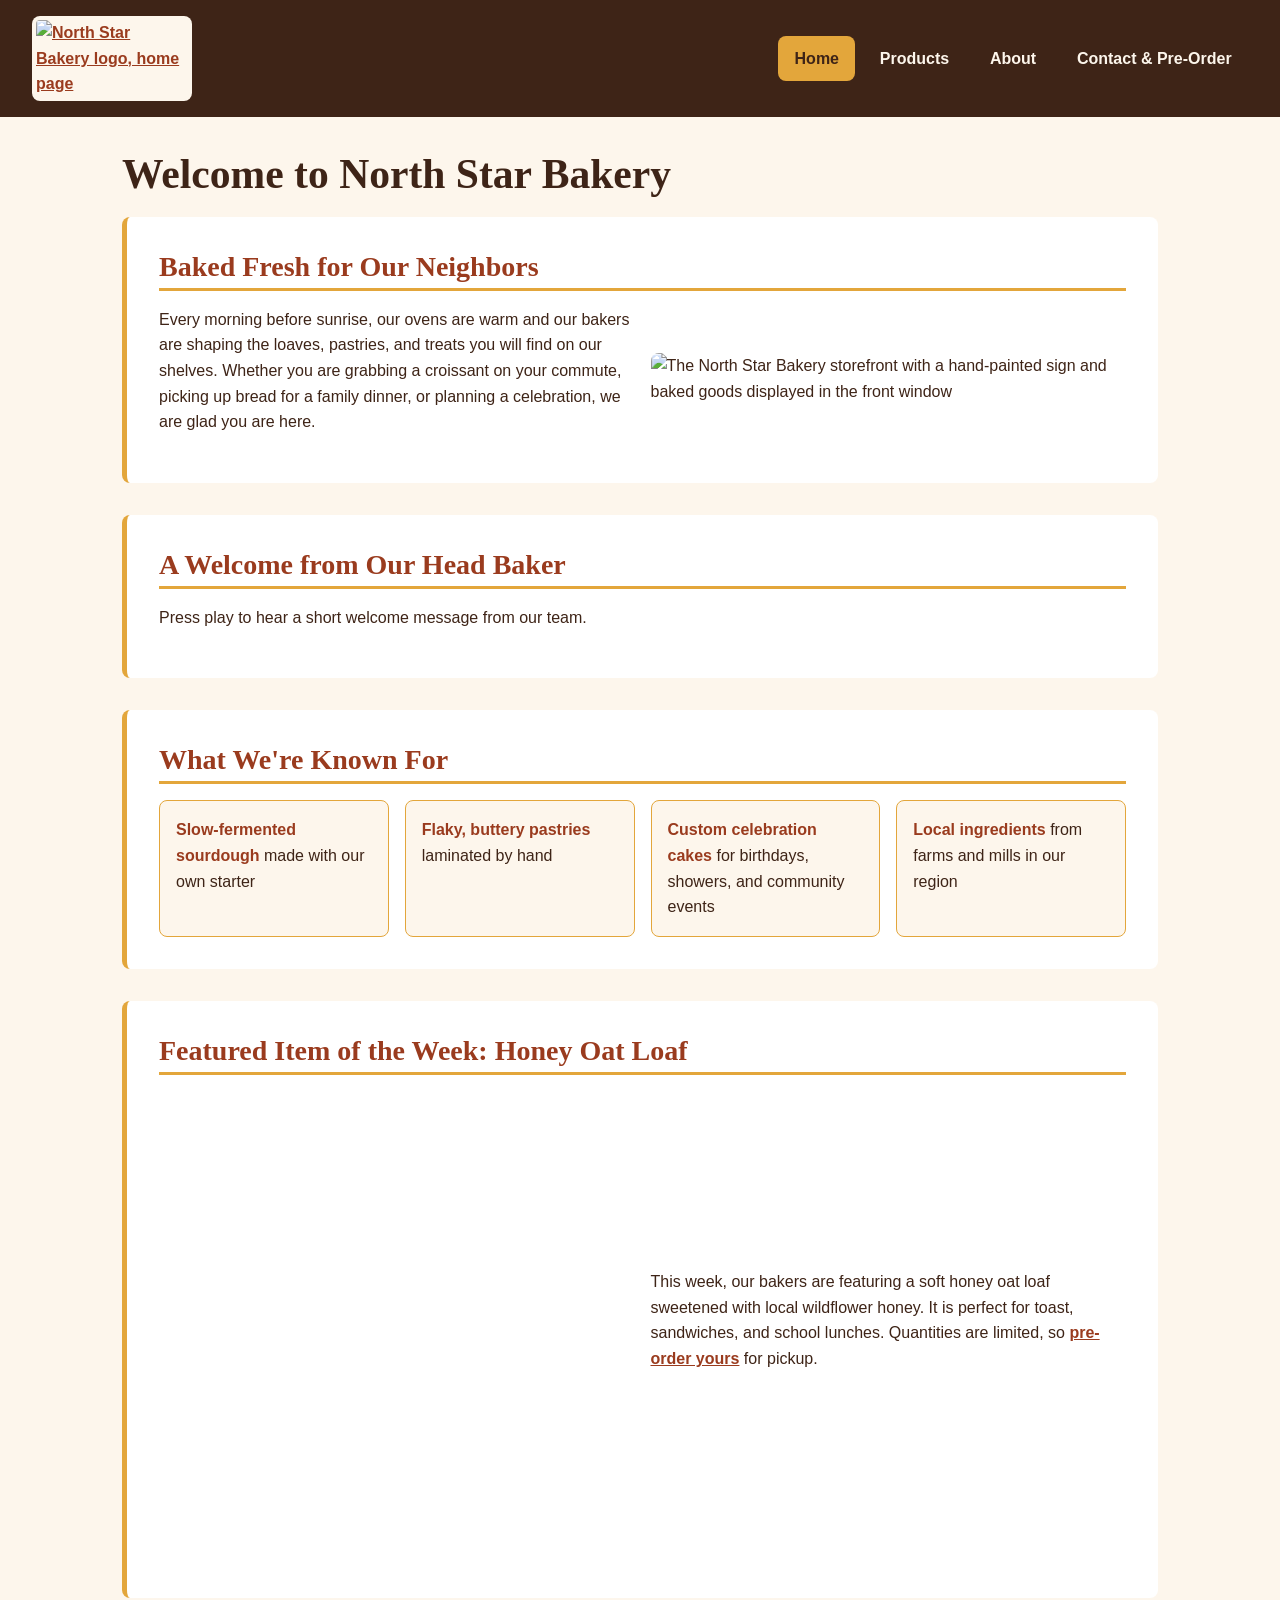
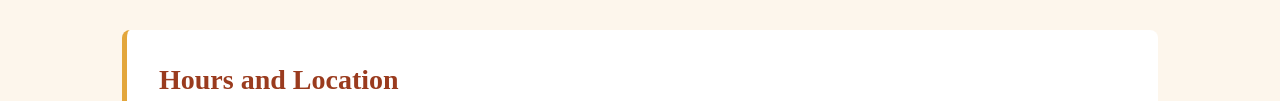
==== index.html @ 1b8ccb38 "Create index.html for North Star Bakery website Initial creation of the index.html file for North St" ====
<!DOCTYPE html>
<html lang="en">
<head>
  <meta charset="UTF-8">
  <meta name="viewport" content="width=device-width, initial-scale=1.0">
  <meta name="description" content="North Star Bakery is a neighborhood bakery offering fresh bread, pastries, and custom cakes. Pre-order for pickup.">
  <title>Home | North Star Bakery</title>
  <link rel="stylesheet" href="styles.css">
</head>
<body>
  <header>
    <a href="index.html">
      <img src="bakery-logo.png" alt="North Star Bakery logo, home page" width="160">
    </a>
    <nav aria-label="Main navigation">
      <ul>
        <li><a href="index.html" aria-current="page">Home</a></li>
        <li><a href="products.html">Products</a></li>
        <li><a href="about.html">About</a></li>
        <li><a href="contact.html">Contact &amp; Pre-Order</a></li>
      </ul>
    </nav>
  </header>

  <main>
    <h1>Welcome to North Star Bakery</h1>

    <section aria-labelledby="welcome-heading">
      <h2 id="welcome-heading">Baked Fresh for Our Neighbors</h2>
      <div class="split">
        <p>Every morning before sunrise, our ovens are warm and our bakers are shaping the loaves, pastries, and treats you will find on our shelves. Whether you are grabbing a croissant on your commute, picking up bread for a family dinner, or planning a celebration, we are glad you are here.</p>
        <img src="bakery-storefront.jpg" alt="The North Star Bakery storefront with a hand-painted sign and baked goods displayed in the front window" width="600">
      </div>
    </section>

    <section aria-labelledby="welcome-audio-heading">
      <h2 id="welcome-audio-heading">A Welcome from Our Head Baker</h2>
      <p>Press play to hear a short welcome message from our team.</p>
      <audio controls>
        <source src="bakery-welcome.mp3" type="audio/mpeg">
        Your browser does not support the audio element. In this message, our head baker welcomes you to North Star Bakery, shares that everything is baked fresh each morning, and invites you to stop by or place a pre-order. You can <a href="bakery-welcome.mp3">download the welcome message</a> instead.
      </audio>
    </section>

    <section aria-labelledby="known-for-heading">
      <h2 id="known-for-heading">What We're Known For</h2>
      <ul class="card-row list-cards">
        <li class="card"><strong>Slow-fermented sourdough</strong> made with our own starter</li>
        <li class="card"><strong>Flaky, buttery pastries</strong> laminated by hand</li>
        <li class="card"><strong>Custom celebration cakes</strong> for birthdays, showers, and community events</li>
        <li class="card"><strong>Local ingredients</strong> from farms and mills in our region</li>
      </ul>
    </section>

    <section aria-labelledby="featured-heading">
      <h2 id="featured-heading">Featured Item of the Week: Honey Oat Loaf</h2>
      <div class="split">
        <picture>
          <source media="(min-width: 800px)" srcset="bakery-feature-large.jpg">
          <img src="bakery-feature-small.jpg" alt="A golden honey oat loaf topped with rolled oats, sliced to show its soft interior" width="400">
        </picture>
        <p>This week, our bakers are featuring a soft honey oat loaf sweetened with local wildflower honey. It is perfect for toast, sandwiches, and school lunches. Quantities are limited, so <a href="contact.html">pre-order yours</a> for pickup.</p>
      </div>
    </section>

    <section aria-labelledby="hours-heading">
      <h2 id="hours-heading">Hours and Location</h2>
      <address>
        North Star Bakery<br>
        123 Maple Street<br>
        Springfield, USA 00000
      </address>
      <p>Open Tuesday through Sunday, 6:30 a.m. to 3:00 p.m. Closed Mondays.</p>
      <p><a href="contact.html">See full hours and directions</a></p>
    </section>
  </main>

  <footer>
    <p>&copy; 2026 North Star Bakery. Baked with care in our neighborhood.</p>
    <p>Phone: <a href="tel:+15555550123">(555) 555-0123</a></p>
  </footer>
</body>
</html>
---- styles.css ----
/* ==========================================================
   North Star Bakery - Main Stylesheet
   Touchstone 3: Visual Design and Responsive Layout

   Approach: mobile-first. Base styles below are for small
   screens (phones). The media query at the bottom adjusts
   the layout for tablets and desktops (min-width: 768px).

   COLOR PALETTE (4 colors)
     Cream     #FDF6EC  - page background
     Espresso  #3E2417  - body text, header, footer
     Honey     #E3A63B  - accents, buttons, active nav link
     Rust      #9A3B1E  - links and h2 headings

   FONTS (2 families)
     Headings: Georgia (serif)  - warm, traditional, handmade feel
     Body:     Verdana (sans)   - very readable at small sizes
   ========================================================== */

/* ---------- Color and font variables ---------- */
:root {
  --cream: #FDF6EC;
  --espresso: #3E2417;
  --honey: #E3A63B;
  --rust: #9A3B1E;

  --font-heading: Georgia, "Times New Roman", serif;
  --font-body: Verdana, Geneva, Tahoma, sans-serif;

  --space-sm: 0.5rem;
  --space-md: 1rem;
  --space-lg: 2rem;
  --radius: 8px;
}

/* ---------- Base / reset ---------- */
* {
  box-sizing: border-box;
}

body {
  margin: 0;
  background-color: var(--cream);
  color: var(--espresso);
  font-family: var(--font-body);
  font-size: 1rem;
  line-height: 1.6;
}

/* Images, video, and audio shrink to fit small screens */
img,
video,
audio {
  max-width: 100%;
  height: auto;
  display: block;
}

audio {
  width: 100%;
}

/* ---------- Typography and visual hierarchy ---------- */
h1,
h2,
h3 {
  font-family: var(--font-heading);
  line-height: 1.25;
  margin-top: 0;
}

h1 {
  font-size: 2rem;
  color: var(--espresso);
  margin-bottom: var(--space-md);
}

h2 {
  font-size: 1.5rem;
  color: var(--rust);
  border-bottom: 3px solid var(--honey);
  padding-bottom: 0.25rem;
  margin-bottom: var(--space-md);
}

h3 {
  font-size: 1.2rem;
  color: var(--espresso);
  margin-bottom: var(--space-sm);
}

p {
  margin-top: 0;
  margin-bottom: var(--space-md);
}

strong {
  color: var(--rust);
}

a {
  color: var(--rust);
  font-weight: bold;
}

a:hover,
a:focus {
  color: var(--espresso);
}

/* Visible keyboard focus for accessibility */
a:focus-visible,
button:focus-visible,
input:focus-visible,
select:focus-visible,
textarea:focus-visible {
  outline: 3px solid var(--honey);
  outline-offset: 2px;
}

ul {
  padding-left: 1.25rem;
}

li {
  margin-bottom: var(--space-sm);
}

/* ---------- Header and navigation ---------- */
header {
  background-color: var(--espresso);
  padding: var(--space-md);
  display: flex;
  flex-direction: column;   /* stacked on phones */
  align-items: center;
  gap: var(--space-md);
}

header img {
  width: 140px;
  background-color: var(--cream);
  border-radius: var(--radius);
  padding: 0.25rem;
}

nav ul {
  list-style: none;
  margin: 0;
  padding: 0;
  display: flex;
  flex-wrap: wrap;
  justify-content: center;
  gap: var(--space-sm);
}

nav li {
  margin: 0;
}

nav a {
  display: block;
  color: var(--cream);
  text-decoration: none;
  padding: 0.5rem 0.9rem;   /* large tap targets for phones */
  border-radius: var(--radius);
  border: 2px solid transparent;
}

nav a:hover,
nav a:focus {
  color: var(--cream);
  border-color: var(--honey);
}

/* Highlights the page the visitor is on */
nav a[aria-current="page"] {
  background-color: var(--honey);
  color: var(--espresso);
}

/* ---------- Main content area ---------- */
main {
  max-width: 1100px;
  margin: 0 auto;
  padding: var(--space-lg) var(--space-md);
}

main > p {
  font-size: 1.05rem;
}

section {
  background-color: #FFFFFF;
  border-left: 5px solid var(--honey);
  border-radius: var(--radius);
  padding: var(--space-md);
  margin-bottom: var(--space-lg);
}

/* ---------- Flexbox layout helpers ---------- */

/* Two-column area (text + image). Stacks on phones. */
.split {
  display: flex;
  flex-direction: column;
  gap: var(--space-md);
}

/* Row of cards that wraps. One card per row on phones. */
.card-row {
  display: flex;
  flex-direction: column;
  gap: var(--space-md);
}

.card {
  background-color: var(--cream);
  border: 1px solid var(--honey);
  border-radius: var(--radius);
  padding: var(--space-md);
}

/* "What We're Known For" list displayed as cards */
.card-row.list-cards {
  list-style: none;
  padding: 0;
  margin: 0;
}

.card-row.list-cards li {
  margin: 0;
}

/* ---------- Images and figure ---------- */
section img,
picture img {
  border-radius: var(--radius);
  width: 100%;
}

figure {
  margin: var(--space-md) 0 0;
}

figcaption {
  font-style: italic;
  font-size: 0.95rem;
  padding: var(--space-sm) 0;
  border-bottom: 2px solid var(--honey);
}

/* Space between a card row and the paragraph after it */
.card-row + p {
  margin-top: var(--space-md);
}

video {
  width: 100%;
  border-radius: var(--radius);
}

/* ---------- Address and hours table ---------- */
address {
  font-style: normal;
  margin-bottom: var(--space-md);
}

table {
  width: 100%;
  border-collapse: collapse;
}

caption {
  text-align: left;
  font-weight: bold;
  padding-bottom: var(--space-sm);
}

th,
td {
  text-align: left;
  padding: 0.6rem;
  border-bottom: 1px solid var(--honey);
}

thead th {
  background-color: var(--espresso);
  color: var(--cream);
}

/* ---------- Form ---------- */
form {
  display: flex;
  flex-direction: column;
  gap: var(--space-md);
}

fieldset {
  border: 2px solid var(--honey);
  border-radius: var(--radius);
  padding: var(--space-md);
  margin: 0;
  display: flex;
  flex-direction: column;
}

legend {
  font-family: var(--font-heading);
  font-weight: bold;
  font-size: 1.1rem;
  color: var(--rust);
  padding: 0 0.4rem;
}

label {
  font-weight: bold;
  margin-top: var(--space-md);
  margin-bottom: 0.25rem;
}

input,
select,
textarea {
  width: 100%;
  font-family: var(--font-body);
  font-size: 1rem;
  padding: 0.6rem;
  color: var(--espresso);
  background-color: #FFFFFF;
  border: 2px solid var(--espresso);
  border-radius: var(--radius);
}

button {
  align-self: stretch;      /* full width on phones */
  font-family: var(--font-body);
  font-size: 1.1rem;
  font-weight: bold;
  padding: 0.8rem 1.5rem;
  background-color: var(--honey);
  color: var(--espresso);
  border: 2px solid var(--espresso);
  border-radius: var(--radius);
  cursor: pointer;
}

button:hover,
button:focus {
  background-color: var(--espresso);
  color: var(--cream);
}

/* ---------- Footer ---------- */
footer {
  background-color: var(--espresso);
  color: var(--cream);
  padding: var(--space-md);
  display: flex;
  flex-direction: column;
  align-items: center;
  text-align: center;
}

footer p {
  margin: 0.25rem 0;
}

footer a {
  color: var(--honey);
}

footer a:hover,
footer a:focus {
  color: var(--cream);
}

/* ==========================================================
   MEDIA QUERY - tablets and desktops (768px and wider)
   ========================================================== */
@media (min-width: 768px) {

  /* Header: logo on the left, navigation on the right */
  header {
    flex-direction: row;
    justify-content: space-between;
    padding: var(--space-md) var(--space-lg);
  }

  header img {
    width: 160px;
  }

  nav ul {
    justify-content: flex-end;
  }

  /* Larger page title on bigger screens */
  h1 {
    font-size: 2.6rem;
  }

  h2 {
    font-size: 1.75rem;
  }

  main {
    padding: var(--space-lg);
  }

  section {
    padding: var(--space-lg);
  }

  /* Text and image sit side by side */
  .split {
    flex-direction: row;
    align-items: center;
  }

  /* Equal columns. min-width: 0 lets the image shrink so the
     text column is not squeezed by the image's width attribute. */
  .split > * {
    flex: 1 1 0;
    min-width: 0;
  }

  /* Cards sit in a row instead of stacking */
  .card-row {
    flex-direction: row;
    flex-wrap: wrap;
  }

  .card-row > * {
    flex: 1 1 220px;
  }

  /* Contact page: form on the left, location and hours on the right */
  .contact-layout {
    display: flex;
    gap: var(--space-lg);
    align-items: flex-start;
  }

  .contact-layout > section {
    flex: 3;
  }

  .contact-layout > .contact-info {
    flex: 2;
  }

  /* Keep the Signature Loaf figure from filling the whole screen */
  figure {
    max-width: 560px;
    margin-left: auto;
    margin-right: auto;
  }

  /* Submit button no longer needs to fill the width */
  button {
    align-self: flex-start;
  }

  /* Footer items spread across one line */
  footer {
    flex-direction: row;
    justify-content: space-between;
    padding: var(--space-md) var(--space-lg);
  }
}
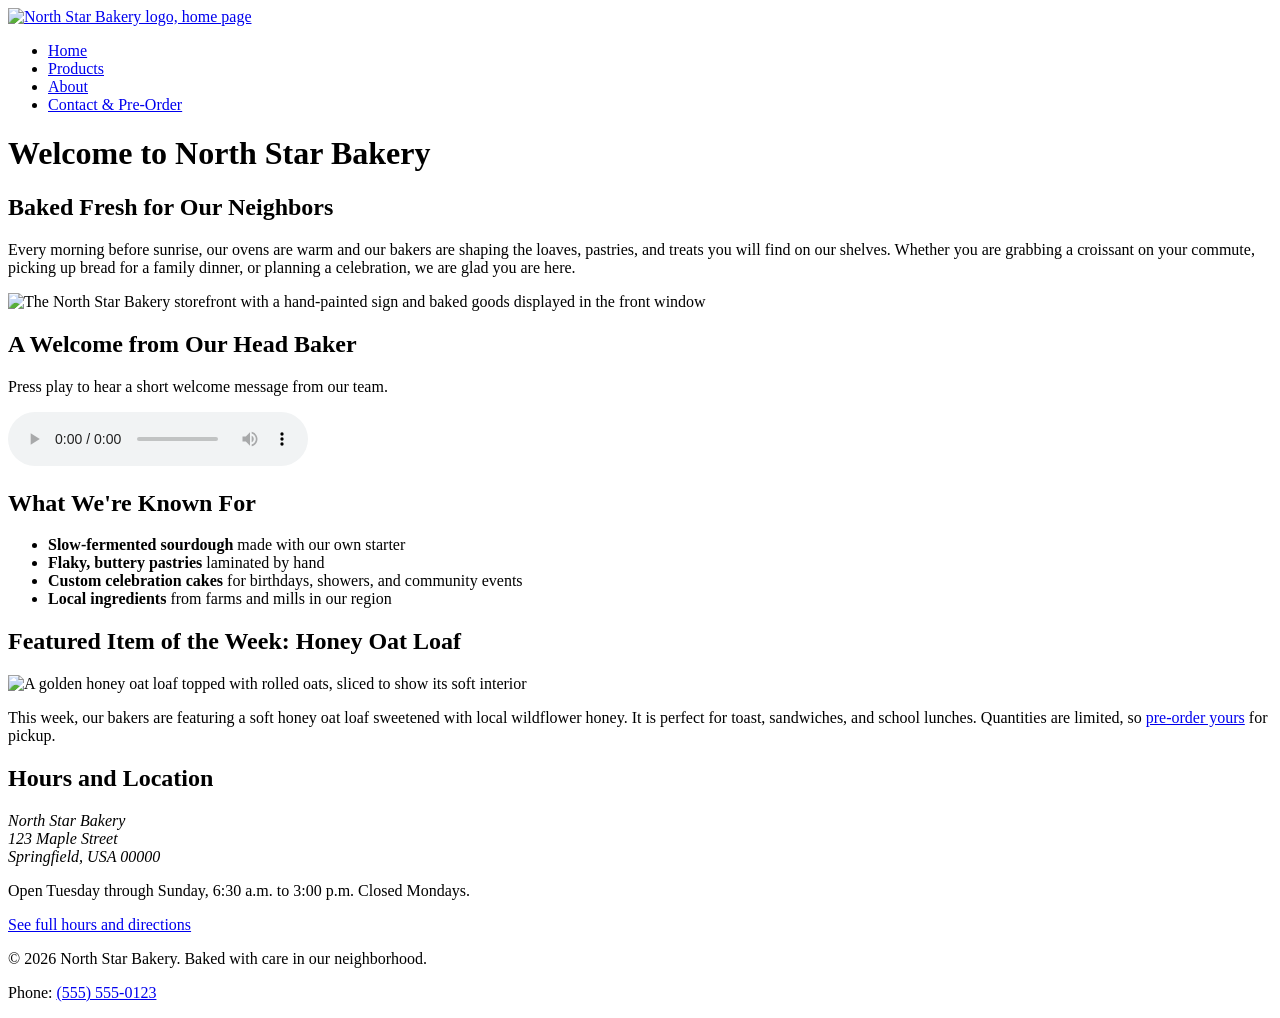
==== commit a68991bb: "Add files via upload" ====
--- a/index.html
+++ b/index.html
@@ -5,7 +5,6 @@
   <meta name="viewport" content="width=device-width, initial-scale=1.0">
   <meta name="description" content="North Star Bakery is a neighborhood bakery offering fresh bread, pastries, and custom cakes. Pre-order for pickup.">
   <title>Home | North Star Bakery</title>
-  <link rel="stylesheet" href="styles.css">
 </head>
 <body>
   <header>
@@ -27,10 +26,8 @@
 
     <section aria-labelledby="welcome-heading">
       <h2 id="welcome-heading">Baked Fresh for Our Neighbors</h2>
-      <div class="split">
-        <p>Every morning before sunrise, our ovens are warm and our bakers are shaping the loaves, pastries, and treats you will find on our shelves. Whether you are grabbing a croissant on your commute, picking up bread for a family dinner, or planning a celebration, we are glad you are here.</p>
-        <img src="bakery-storefront.jpg" alt="The North Star Bakery storefront with a hand-painted sign and baked goods displayed in the front window" width="600">
-      </div>
+      <p>Every morning before sunrise, our ovens are warm and our bakers are shaping the loaves, pastries, and treats you will find on our shelves. Whether you are grabbing a croissant on your commute, picking up bread for a family dinner, or planning a celebration, we are glad you are here.</p>
+      <img src="bakery-storefront.jpg" alt="The North Star Bakery storefront with a hand-painted sign and baked goods displayed in the front window" width="600">
     </section>
 
     <section aria-labelledby="welcome-audio-heading">
@@ -44,23 +41,21 @@
 
     <section aria-labelledby="known-for-heading">
       <h2 id="known-for-heading">What We're Known For</h2>
-      <ul class="card-row list-cards">
-        <li class="card"><strong>Slow-fermented sourdough</strong> made with our own starter</li>
-        <li class="card"><strong>Flaky, buttery pastries</strong> laminated by hand</li>
-        <li class="card"><strong>Custom celebration cakes</strong> for birthdays, showers, and community events</li>
-        <li class="card"><strong>Local ingredients</strong> from farms and mills in our region</li>
+      <ul>
+        <li><strong>Slow-fermented sourdough</strong> made with our own starter</li>
+        <li><strong>Flaky, buttery pastries</strong> laminated by hand</li>
+        <li><strong>Custom celebration cakes</strong> for birthdays, showers, and community events</li>
+        <li><strong>Local ingredients</strong> from farms and mills in our region</li>
       </ul>
     </section>
 
     <section aria-labelledby="featured-heading">
       <h2 id="featured-heading">Featured Item of the Week: Honey Oat Loaf</h2>
-      <div class="split">
-        <picture>
-          <source media="(min-width: 800px)" srcset="bakery-feature-large.jpg">
-          <img src="bakery-feature-small.jpg" alt="A golden honey oat loaf topped with rolled oats, sliced to show its soft interior" width="400">
-        </picture>
-        <p>This week, our bakers are featuring a soft honey oat loaf sweetened with local wildflower honey. It is perfect for toast, sandwiches, and school lunches. Quantities are limited, so <a href="contact.html">pre-order yours</a> for pickup.</p>
-      </div>
+      <picture>
+        <source media="(min-width: 800px)" srcset="bakery-feature-large.jpg">
+        <img src="bakery-feature-small.jpg" alt="A golden honey oat loaf topped with rolled oats, sliced to show its soft interior" width="400">
+      </picture>
+      <p>This week, our bakers are featuring a soft honey oat loaf sweetened with local wildflower honey. It is perfect for toast, sandwiches, and school lunches. Quantities are limited, so <a href="contact.html">pre-order yours</a> for pickup.</p>
     </section>
 
     <section aria-labelledby="hours-heading">
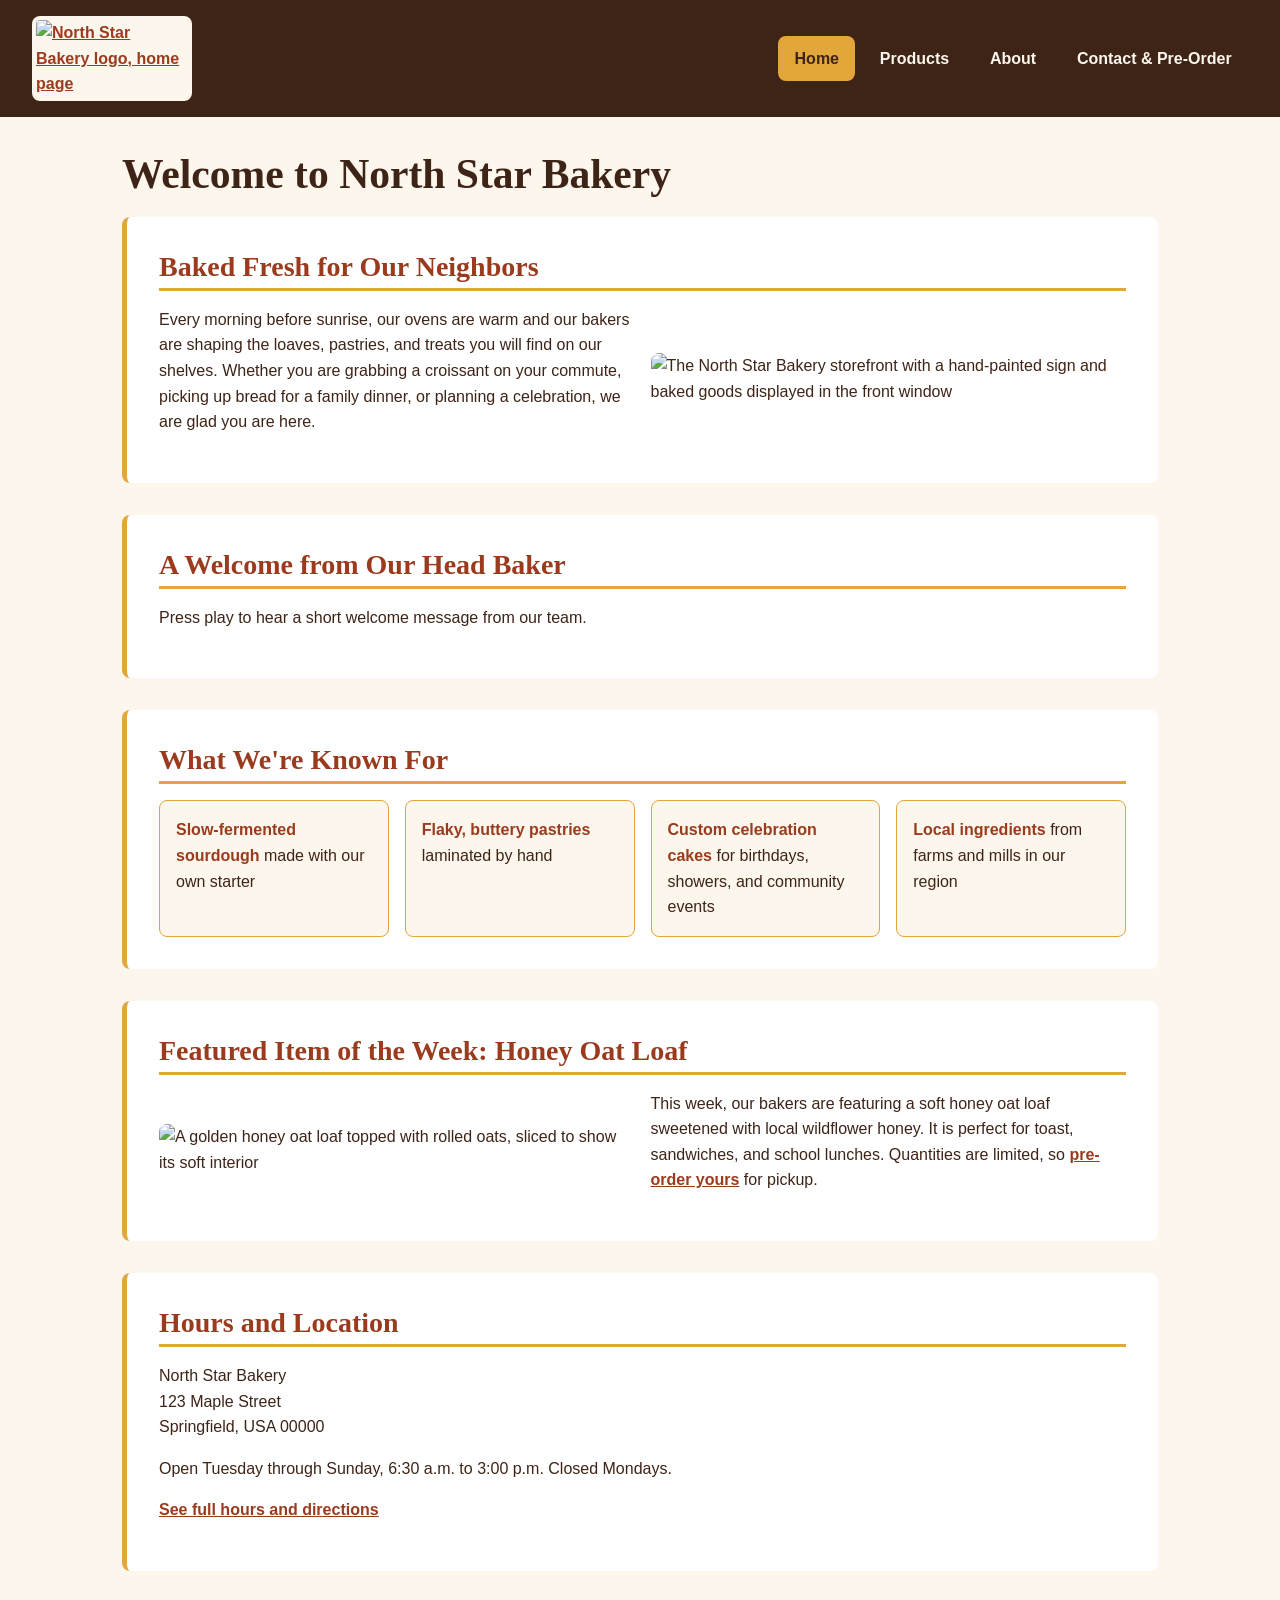
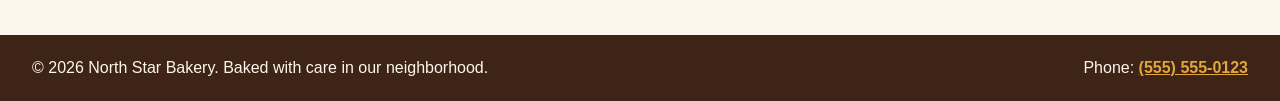
==== commit 26571c82: "Update images and structure in index.html" ====
--- a/index.html
+++ b/index.html
@@ -5,11 +5,12 @@
   <meta name="viewport" content="width=device-width, initial-scale=1.0">
   <meta name="description" content="North Star Bakery is a neighborhood bakery offering fresh bread, pastries, and custom cakes. Pre-order for pickup.">
   <title>Home | North Star Bakery</title>
+  <link rel="stylesheet" href="styles.css">
 </head>
 <body>
   <header>
     <a href="index.html">
-      <img src="bakery-logo.png" alt="North Star Bakery logo, home page" width="160">
+      <img src="bakery-logo_c.png" alt="North Star Bakery logo, home page" width="160">
     </a>
     <nav aria-label="Main navigation">
       <ul>
@@ -26,36 +27,40 @@
 
     <section aria-labelledby="welcome-heading">
       <h2 id="welcome-heading">Baked Fresh for Our Neighbors</h2>
-      <p>Every morning before sunrise, our ovens are warm and our bakers are shaping the loaves, pastries, and treats you will find on our shelves. Whether you are grabbing a croissant on your commute, picking up bread for a family dinner, or planning a celebration, we are glad you are here.</p>
-      <img src="bakery-storefront.jpg" alt="The North Star Bakery storefront with a hand-painted sign and baked goods displayed in the front window" width="600">
+      <div class="split">
+        <p>Every morning before sunrise, our ovens are warm and our bakers are shaping the loaves, pastries, and treats you will find on our shelves. Whether you are grabbing a croissant on your commute, picking up bread for a family dinner, or planning a celebration, we are glad you are here.</p>
+        <img src="bakery-storefront_c.png" alt="The North Star Bakery storefront with a hand-painted sign and baked goods displayed in the front window" width="600">
+      </div>
     </section>
 
     <section aria-labelledby="welcome-audio-heading">
       <h2 id="welcome-audio-heading">A Welcome from Our Head Baker</h2>
       <p>Press play to hear a short welcome message from our team.</p>
       <audio controls>
-        <source src="bakery-welcome.mp3" type="audio/mpeg">
-        Your browser does not support the audio element. In this message, our head baker welcomes you to North Star Bakery, shares that everything is baked fresh each morning, and invites you to stop by or place a pre-order. You can <a href="bakery-welcome.mp3">download the welcome message</a> instead.
+        <source src="bakery-welcome_c.mp3" type="audio/mpeg">
+        Your browser does not support the audio element. In this message, our head baker welcomes you to North Star Bakery, shares that everything is baked fresh each morning, and invites you to stop by or place a pre-order. You can <a href="bakery-welcome_c.mp3">download the welcome message</a> instead.
       </audio>
     </section>
 
     <section aria-labelledby="known-for-heading">
       <h2 id="known-for-heading">What We're Known For</h2>
-      <ul>
-        <li><strong>Slow-fermented sourdough</strong> made with our own starter</li>
-        <li><strong>Flaky, buttery pastries</strong> laminated by hand</li>
-        <li><strong>Custom celebration cakes</strong> for birthdays, showers, and community events</li>
-        <li><strong>Local ingredients</strong> from farms and mills in our region</li>
+      <ul class="card-row list-cards">
+        <li class="card"><strong>Slow-fermented sourdough</strong> made with our own starter</li>
+        <li class="card"><strong>Flaky, buttery pastries</strong> laminated by hand</li>
+        <li class="card"><strong>Custom celebration cakes</strong> for birthdays, showers, and community events</li>
+        <li class="card"><strong>Local ingredients</strong> from farms and mills in our region</li>
       </ul>
     </section>
 
     <section aria-labelledby="featured-heading">
       <h2 id="featured-heading">Featured Item of the Week: Honey Oat Loaf</h2>
-      <picture>
-        <source media="(min-width: 800px)" srcset="bakery-feature-large.jpg">
-        <img src="bakery-feature-small.jpg" alt="A golden honey oat loaf topped with rolled oats, sliced to show its soft interior" width="400">
-      </picture>
-      <p>This week, our bakers are featuring a soft honey oat loaf sweetened with local wildflower honey. It is perfect for toast, sandwiches, and school lunches. Quantities are limited, so <a href="contact.html">pre-order yours</a> for pickup.</p>
+      <div class="split">
+        <picture>
+          <source media="(min-width: 800px)" srcset="bakery-feature-large_c.png">
+          <img src="bakery-feature-small_c.png" alt="A golden honey oat loaf topped with rolled oats, sliced to show its soft interior" width="400">
+        </picture>
+        <p>This week, our bakers are featuring a soft honey oat loaf sweetened with local wildflower honey. It is perfect for toast, sandwiches, and school lunches. Quantities are limited, so <a href="contact.html">pre-order yours</a> for pickup.</p>
+      </div>
     </section>
 
     <section aria-labelledby="hours-heading">
--- a/styles.css
+++ b/styles.css
@@ -0,0 +1,470 @@
+/* ==========================================================
+   North Star Bakery - Main Stylesheet
+   Touchstone 3: Visual Design and Responsive Layout
+
+   Approach: mobile-first. Base styles below are for small
+   screens (phones). The media query at the bottom adjusts
+   the layout for tablets and desktops (min-width: 768px).
+
+   COLOR PALETTE (4 colors)
+     Cream     #FDF6EC  - page background
+     Espresso  #3E2417  - body text, header, footer
+     Honey     #E3A63B  - accents, buttons, active nav link
+     Rust      #9A3B1E  - links and h2 headings
+
+   FONTS (2 families)
+     Headings: Georgia (serif)  - warm, traditional, handmade feel
+     Body:     Verdana (sans)   - very readable at small sizes
+   ========================================================== */
+
+/* ---------- Color and font variables ---------- */
+:root {
+  --cream: #FDF6EC;
+  --espresso: #3E2417;
+  --honey: #E3A63B;
+  --rust: #9A3B1E;
+
+  --font-heading: Georgia, "Times New Roman", serif;
+  --font-body: Verdana, Geneva, Tahoma, sans-serif;
+
+  --space-sm: 0.5rem;
+  --space-md: 1rem;
+  --space-lg: 2rem;
+  --radius: 8px;
+}
+
+/* ---------- Base / reset ---------- */
+* {
+  box-sizing: border-box;
+}
+
+body {
+  margin: 0;
+  background-color: var(--cream);
+  color: var(--espresso);
+  font-family: var(--font-body);
+  font-size: 1rem;
+  line-height: 1.6;
+}
+
+/* Images, video, and audio shrink to fit small screens */
+img,
+video,
+audio {
+  max-width: 100%;
+  height: auto;
+  display: block;
+}
+
+audio {
+  width: 100%;
+}
+
+/* ---------- Typography and visual hierarchy ---------- */
+h1,
+h2,
+h3 {
+  font-family: var(--font-heading);
+  line-height: 1.25;
+  margin-top: 0;
+}
+
+h1 {
+  font-size: 2rem;
+  color: var(--espresso);
+  margin-bottom: var(--space-md);
+}
+
+h2 {
+  font-size: 1.5rem;
+  color: var(--rust);
+  border-bottom: 3px solid var(--honey);
+  padding-bottom: 0.25rem;
+  margin-bottom: var(--space-md);
+}
+
+h3 {
+  font-size: 1.2rem;
+  color: var(--espresso);
+  margin-bottom: var(--space-sm);
+}
+
+p {
+  margin-top: 0;
+  margin-bottom: var(--space-md);
+}
+
+strong {
+  color: var(--rust);
+}
+
+a {
+  color: var(--rust);
+  font-weight: bold;
+}
+
+a:hover,
+a:focus {
+  color: var(--espresso);
+}
+
+/* Visible keyboard focus for accessibility */
+a:focus-visible,
+button:focus-visible,
+input:focus-visible,
+select:focus-visible,
+textarea:focus-visible {
+  outline: 3px solid var(--honey);
+  outline-offset: 2px;
+}
+
+ul {
+  padding-left: 1.25rem;
+}
+
+li {
+  margin-bottom: var(--space-sm);
+}
+
+/* ---------- Header and navigation ---------- */
+header {
+  background-color: var(--espresso);
+  padding: var(--space-md);
+  display: flex;
+  flex-direction: column;   /* stacked on phones */
+  align-items: center;
+  gap: var(--space-md);
+}
+
+header img {
+  width: 140px;
+  background-color: var(--cream);
+  border-radius: var(--radius);
+  padding: 0.25rem;
+}
+
+nav ul {
+  list-style: none;
+  margin: 0;
+  padding: 0;
+  display: flex;
+  flex-wrap: wrap;
+  justify-content: center;
+  gap: var(--space-sm);
+}
+
+nav li {
+  margin: 0;
+}
+
+nav a {
+  display: block;
+  color: var(--cream);
+  text-decoration: none;
+  padding: 0.5rem 0.9rem;   /* large tap targets for phones */
+  border-radius: var(--radius);
+  border: 2px solid transparent;
+}
+
+nav a:hover,
+nav a:focus {
+  color: var(--cream);
+  border-color: var(--honey);
+}
+
+/* Highlights the page the visitor is on */
+nav a[aria-current="page"] {
+  background-color: var(--honey);
+  color: var(--espresso);
+}
+
+/* ---------- Main content area ---------- */
+main {
+  max-width: 1100px;
+  margin: 0 auto;
+  padding: var(--space-lg) var(--space-md);
+}
+
+main > p {
+  font-size: 1.05rem;
+}
+
+section {
+  background-color: #FFFFFF;
+  border-left: 5px solid var(--honey);
+  border-radius: var(--radius);
+  padding: var(--space-md);
+  margin-bottom: var(--space-lg);
+}
+
+/* ---------- Flexbox layout helpers ---------- */
+
+/* Two-column area (text + image). Stacks on phones. */
+.split {
+  display: flex;
+  flex-direction: column;
+  gap: var(--space-md);
+}
+
+/* Row of cards that wraps. One card per row on phones. */
+.card-row {
+  display: flex;
+  flex-direction: column;
+  gap: var(--space-md);
+}
+
+.card {
+  background-color: var(--cream);
+  border: 1px solid var(--honey);
+  border-radius: var(--radius);
+  padding: var(--space-md);
+}
+
+/* "What We're Known For" list displayed as cards */
+.card-row.list-cards {
+  list-style: none;
+  padding: 0;
+  margin: 0;
+}
+
+.card-row.list-cards li {
+  margin: 0;
+}
+
+/* ---------- Images and figure ---------- */
+section img,
+picture img {
+  border-radius: var(--radius);
+  width: 100%;
+}
+
+figure {
+  margin: var(--space-md) 0 0;
+}
+
+figcaption {
+  font-style: italic;
+  font-size: 0.95rem;
+  padding: var(--space-sm) 0;
+  border-bottom: 2px solid var(--honey);
+}
+
+/* Space between a card row and the paragraph after it */
+.card-row + p {
+  margin-top: var(--space-md);
+}
+
+video {
+  width: 100%;
+  border-radius: var(--radius);
+}
+
+/* ---------- Address and hours table ---------- */
+address {
+  font-style: normal;
+  margin-bottom: var(--space-md);
+}
+
+table {
+  width: 100%;
+  border-collapse: collapse;
+}
+
+caption {
+  text-align: left;
+  font-weight: bold;
+  padding-bottom: var(--space-sm);
+}
+
+th,
+td {
+  text-align: left;
+  padding: 0.6rem;
+  border-bottom: 1px solid var(--honey);
+}
+
+thead th {
+  background-color: var(--espresso);
+  color: var(--cream);
+}
+
+/* ---------- Form ---------- */
+form {
+  display: flex;
+  flex-direction: column;
+  gap: var(--space-md);
+}
+
+fieldset {
+  border: 2px solid var(--honey);
+  border-radius: var(--radius);
+  padding: var(--space-md);
+  margin: 0;
+  display: flex;
+  flex-direction: column;
+}
+
+legend {
+  font-family: var(--font-heading);
+  font-weight: bold;
+  font-size: 1.1rem;
+  color: var(--rust);
+  padding: 0 0.4rem;
+}
+
+label {
+  font-weight: bold;
+  margin-top: var(--space-md);
+  margin-bottom: 0.25rem;
+}
+
+input,
+select,
+textarea {
+  width: 100%;
+  font-family: var(--font-body);
+  font-size: 1rem;
+  padding: 0.6rem;
+  color: var(--espresso);
+  background-color: #FFFFFF;
+  border: 2px solid var(--espresso);
+  border-radius: var(--radius);
+}
+
+button {
+  align-self: stretch;      /* full width on phones */
+  font-family: var(--font-body);
+  font-size: 1.1rem;
+  font-weight: bold;
+  padding: 0.8rem 1.5rem;
+  background-color: var(--honey);
+  color: var(--espresso);
+  border: 2px solid var(--espresso);
+  border-radius: var(--radius);
+  cursor: pointer;
+}
+
+button:hover,
+button:focus {
+  background-color: var(--espresso);
+  color: var(--cream);
+}
+
+/* ---------- Footer ---------- */
+footer {
+  background-color: var(--espresso);
+  color: var(--cream);
+  padding: var(--space-md);
+  display: flex;
+  flex-direction: column;
+  align-items: center;
+  text-align: center;
+}
+
+footer p {
+  margin: 0.25rem 0;
+}
+
+footer a {
+  color: var(--honey);
+}
+
+footer a:hover,
+footer a:focus {
+  color: var(--cream);
+}
+
+/* ==========================================================
+   MEDIA QUERY - tablets and desktops (768px and wider)
+   ========================================================== */
+@media (min-width: 768px) {
+
+  /* Header: logo on the left, navigation on the right */
+  header {
+    flex-direction: row;
+    justify-content: space-between;
+    padding: var(--space-md) var(--space-lg);
+  }
+
+  header img {
+    width: 160px;
+  }
+
+  nav ul {
+    justify-content: flex-end;
+  }
+
+  /* Larger page title on bigger screens */
+  h1 {
+    font-size: 2.6rem;
+  }
+
+  h2 {
+    font-size: 1.75rem;
+  }
+
+  main {
+    padding: var(--space-lg);
+  }
+
+  section {
+    padding: var(--space-lg);
+  }
+
+  /* Text and image sit side by side */
+  .split {
+    flex-direction: row;
+    align-items: center;
+  }
+
+  /* Equal columns. min-width: 0 lets the image shrink so the
+     text column is not squeezed by the image's width attribute. */
+  .split > * {
+    flex: 1 1 0;
+    min-width: 0;
+  }
+
+  /* Cards sit in a row instead of stacking */
+  .card-row {
+    flex-direction: row;
+    flex-wrap: wrap;
+  }
+
+  .card-row > * {
+    flex: 1 1 220px;
+  }
+
+  /* Contact page: form on the left, location and hours on the right */
+  .contact-layout {
+    display: flex;
+    gap: var(--space-lg);
+    align-items: flex-start;
+  }
+
+  .contact-layout > section {
+    flex: 3;
+  }
+
+  .contact-layout > .contact-info {
+    flex: 2;
+  }
+
+  /* Keep the Signature Loaf figure from filling the whole screen */
+  figure {
+    max-width: 560px;
+    margin-left: auto;
+    margin-right: auto;
+  }
+
+  /* Submit button no longer needs to fill the width */
+  button {
+    align-self: flex-start;
+  }
+
+  /* Footer items spread across one line */
+  footer {
+    flex-direction: row;
+    justify-content: space-between;
+    padding: var(--space-md) var(--space-lg);
+  }
+}
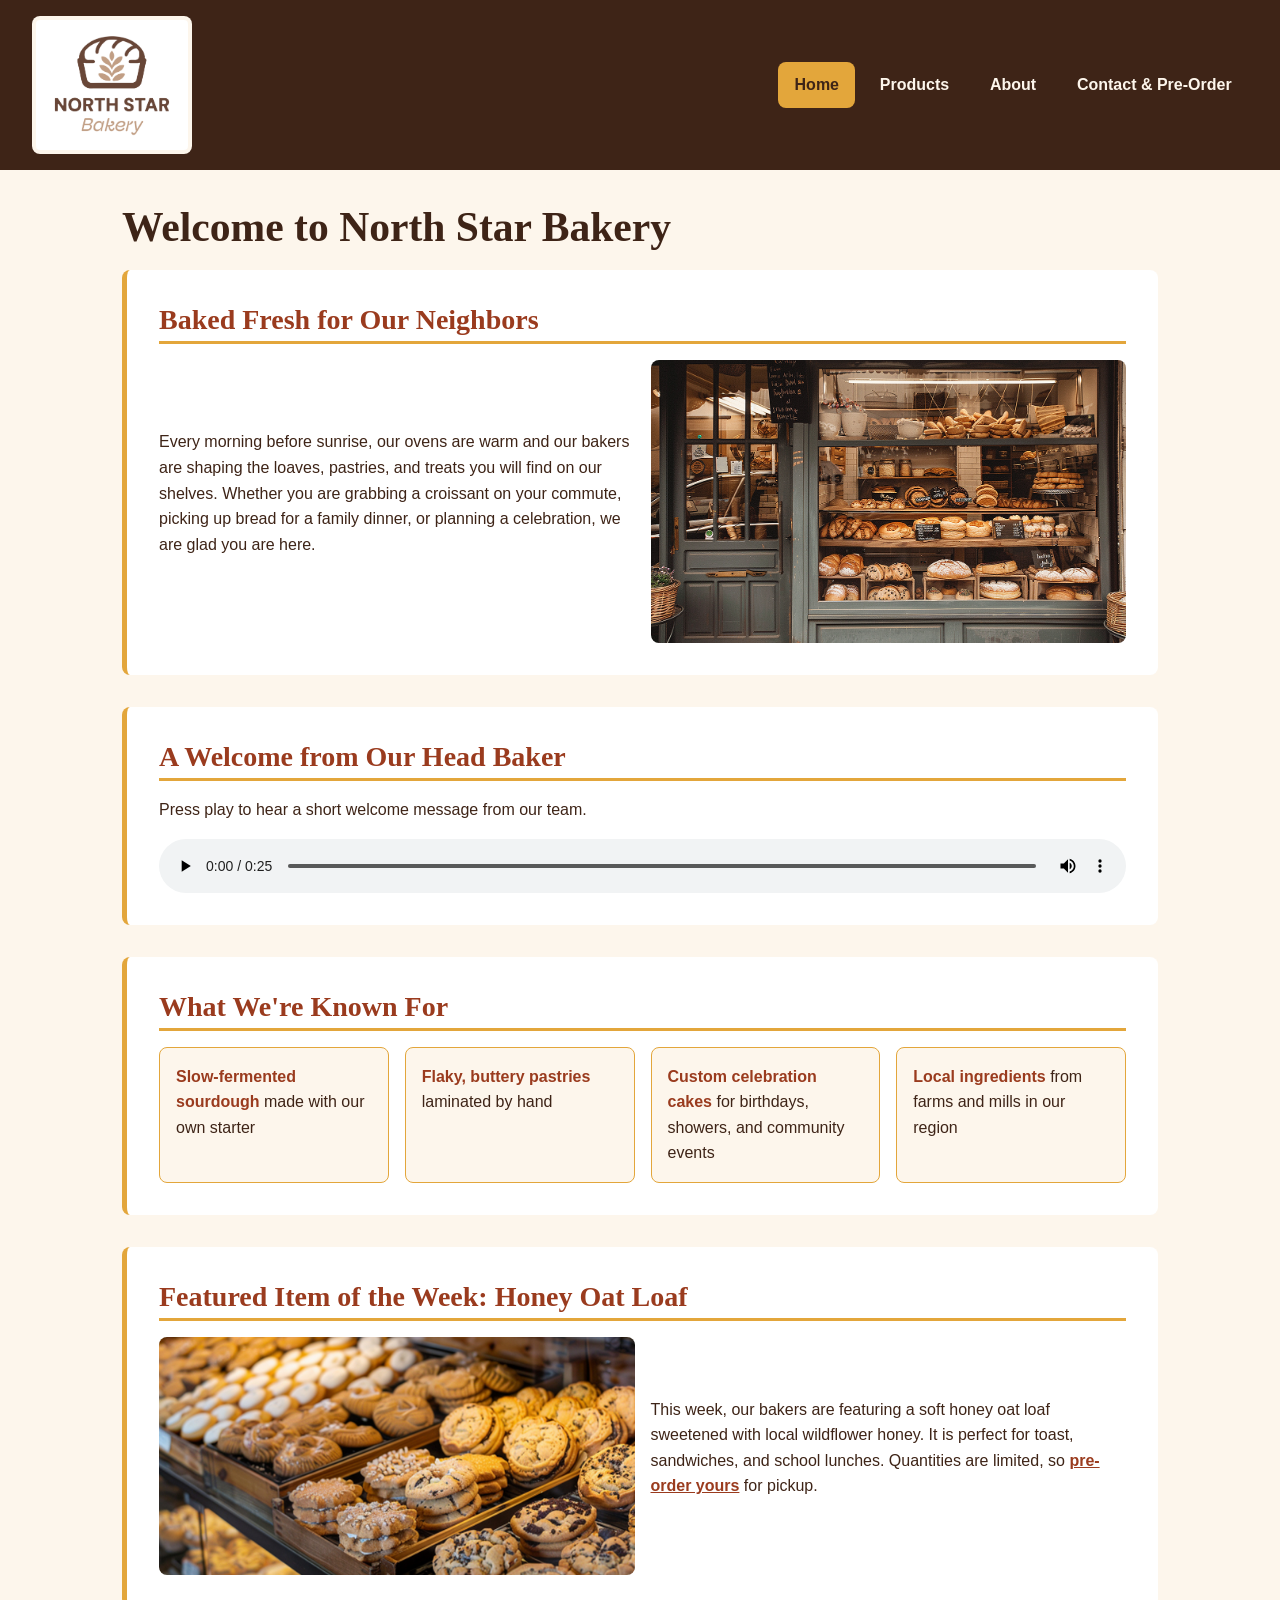
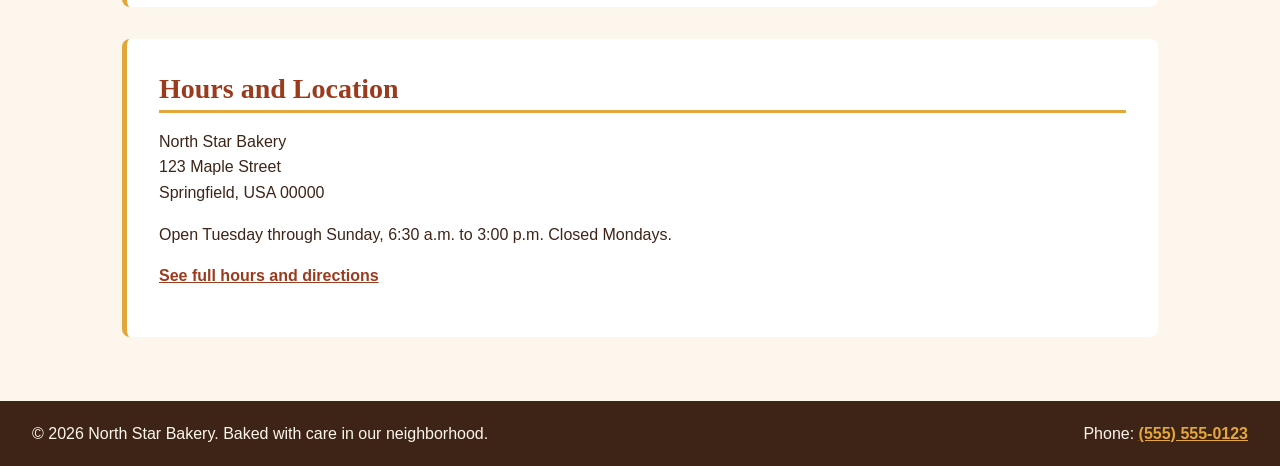
==== commit 37c4e15b: "Link script.js on home page" ====
--- a/index.html
+++ b/index.html
@@ -6,6 +6,7 @@
   <meta name="description" content="North Star Bakery is a neighborhood bakery offering fresh bread, pastries, and custom cakes. Pre-order for pickup.">
   <title>Home | North Star Bakery</title>
   <link rel="stylesheet" href="styles.css">
+  <script src="script.js" defer></script>
 </head>
 <body>
   <header>
--- a/styles.css
+++ b/styles.css
@@ -47,16 +47,18 @@
   line-height: 1.6;
 }
 
-/* Images, video, and audio shrink to fit small screens */
+/* Images and video shrink to fit small screens */
 img,
-video,
-audio {
+video {
   max-width: 100%;
   height: auto;
   display: block;
 }
 
+/* Audio player fills the width. No height: auto here,
+   because that collapses the audio controls to 0px tall. */
 audio {
+  display: block;
   width: 100%;
 }
 
@@ -350,6 +352,176 @@
   color: var(--cream);
 }
 
+/* ---------- Pre-Order List feature (Touchstone 4) ---------- */
+
+/* Count badge on the "Contact & Pre-Order" nav link */
+.badge {
+  display: inline-block;
+  min-width: 1.5rem;
+  margin-left: 0.4rem;
+  padding: 0 0.4rem;
+  border-radius: 999px;
+  background-color: var(--cream);
+  color: var(--espresso);
+  font-size: 0.85rem;
+  text-align: center;
+}
+
+.preorder-panel {
+  background-color: var(--cream);
+  border: 2px solid var(--honey);
+  border-left-width: 5px;
+}
+
+.count {
+  font-family: var(--font-body);
+  font-size: 1rem;
+  color: var(--espresso);
+  white-space: nowrap;
+}
+
+.empty-note {
+  font-style: italic;
+}
+
+.preorder-items {
+  list-style: none;
+  padding: 0;
+  margin: 0 0 var(--space-md);
+}
+
+.preorder-item {
+  display: flex;
+  justify-content: space-between;
+  align-items: center;
+  gap: var(--space-sm);
+  padding: var(--space-sm) 0;
+  border-bottom: 1px solid var(--honey);
+}
+
+.preorder-actions {
+  display: flex;
+  flex-wrap: wrap;
+  align-items: center;
+  gap: var(--space-md);
+}
+
+/* Hidden attribute must win over display: flex */
+[hidden] {
+  display: none !important;
+}
+
+/* Small buttons: "Add to my list", "Remove", "Clear list" */
+.btn-small {
+  display: inline-block;
+  align-self: auto;
+  margin-top: var(--space-sm);
+  padding: 0.4rem 0.8rem;
+  font-size: 0.95rem;
+  background-color: #FFFFFF;
+  color: var(--espresso);
+  border: 2px solid var(--espresso);
+}
+
+.preorder-item .btn-small,
+.preorder-actions .btn-small {
+  margin-top: 0;
+}
+
+.btn-small.added {
+  background-color: var(--honey);
+}
+
+/* Keep dark text on small buttons when hovered or focused (readable contrast) */
+.btn-small:hover,
+.btn-small:focus {
+  background-color: var(--honey);
+  color: var(--espresso);
+}
+
+.btn-link {
+  display: inline-block;
+  padding: 0.6rem 1.2rem;
+  background-color: var(--espresso);
+  color: var(--cream);
+  border-radius: var(--radius);
+  text-decoration: none;
+}
+
+.btn-link:hover,
+.btn-link:focus {
+  background-color: var(--honey);
+  color: var(--espresso);
+}
+
+/* "Add to my list" buttons always sit on their own line */
+.add-btn {
+  display: block;
+}
+
+/* ---------- Form validation (Touchstone 4) ---------- */
+.error {
+  color: var(--rust);
+  font-weight: bold;
+  font-size: 0.95rem;
+  margin: 0.25rem 0 0;
+}
+
+.error:empty {
+  display: none;
+}
+
+.error::before {
+  content: "\26A0  ";
+}
+
+input.invalid,
+select.invalid,
+textarea.invalid {
+  border-color: var(--rust);
+  border-width: 3px;
+  background-color: var(--cream);
+}
+
+.hint {
+  font-size: 0.9rem;
+  margin: 0.25rem 0 0;
+}
+
+.checkbox-row {
+  display: flex;
+  align-items: center;
+  gap: var(--space-sm);
+  margin-top: var(--space-md);
+}
+
+.checkbox-row input {
+  width: auto;
+}
+
+.checkbox-row label {
+  margin: 0;
+  font-weight: normal;
+}
+
+.prefill-note,
+.form-status:not(:empty) {
+  padding: var(--space-sm) var(--space-md);
+  border-radius: var(--radius);
+  border: 2px solid var(--honey);
+  background-color: var(--cream);
+  font-weight: bold;
+}
+
+.form-status {
+  margin: 0;
+}
+
+.status-error {
+  border-color: var(--rust);
+  color: var(--rust);
+}
+
 /* ---------- Footer ---------- */
 footer {
   background-color: var(--espresso);
